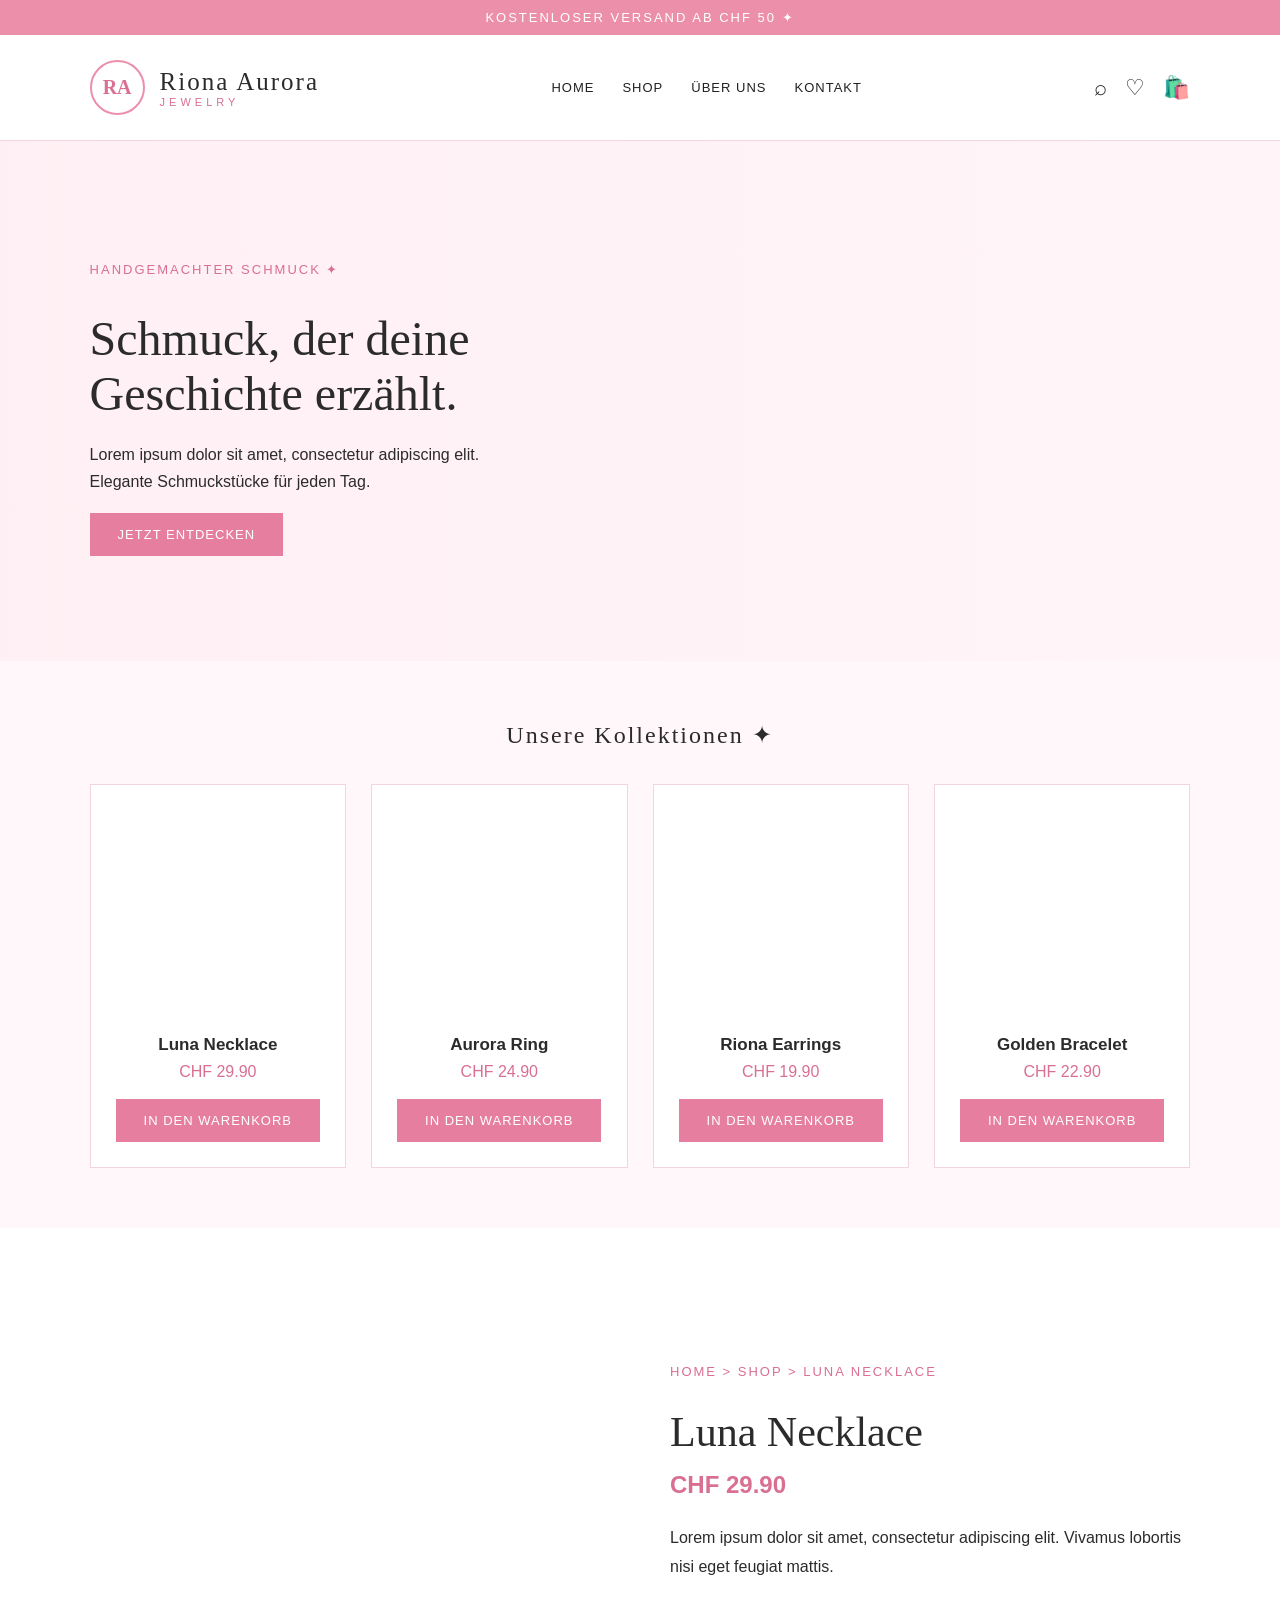
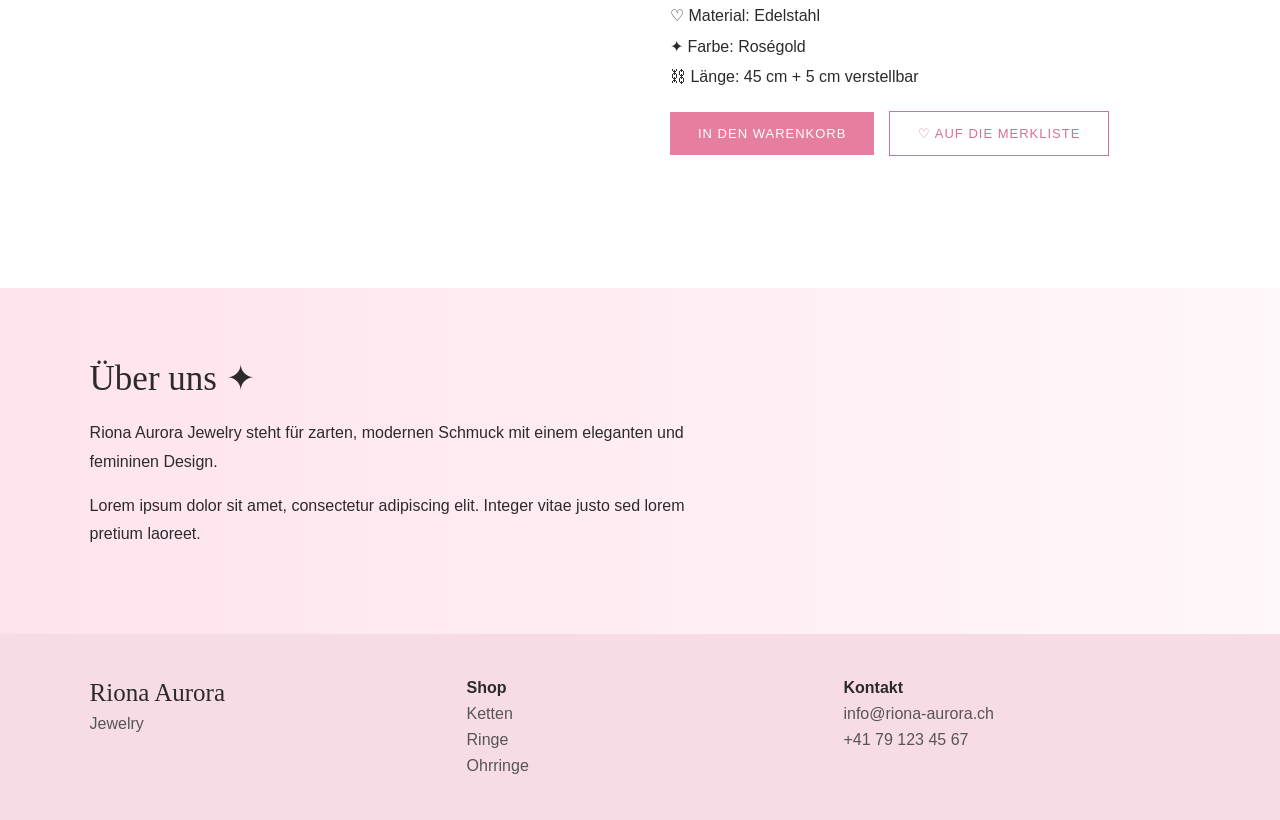
==== index.html @ 25424728 "Add files via upload" ====
<!DOCTYPE html>
<html lang="de">
<head>
  <meta charset="UTF-8" />
  <meta name="viewport" content="width=device-width, initial-scale=1.0" />
  <title>Riona Aurora Jewelry</title>
  <link rel="stylesheet" href="style.css" />
</head>
<body>

  <div class="topbar">
    Kostenloser Versand ab CHF 50 ✦
  </div>

  <header>
    <div class="logo">
      <div class="logo-symbol">RA</div>
      <div>
        <h1>Riona Aurora</h1>
        <p>Jewelry</p>
      </div>
    </div>

    <nav>
      <a href="#home">Home</a>
      <a href="#shop">Shop</a>
      <a href="#about">Über uns</a>
      <a href="#kontakt">Kontakt</a>
    </nav>

    <div class="icons">
      <span>⌕</span>
      <span>♡</span>
      <span>🛍️</span>
    </div>
  </header>

  <section class="hero" id="home">
    <div class="hero-text">
      <p class="small">Handgemachter Schmuck ✦</p>
      <h2>Schmuck, der deine Geschichte erzählt.</h2>
      <p>
        Lorem ipsum dolor sit amet, consectetur adipiscing elit.
        Elegante Schmuckstücke für jeden Tag.
      </p>
      <a href="#shop" class="btn">Jetzt entdecken</a>
    </div>
  </section>

  <section class="section" id="shop">
    <h2>Unsere Kollektionen ✦</h2>

    <div class="products">
      <div class="card">
        <div class="img img1"></div>
        <h3>Luna Necklace</h3>
        <p>CHF 29.90</p>
        <button onclick="addToCart('Luna Necklace')">In den Warenkorb</button>
      </div>

      <div class="card">
        <div class="img img2"></div>
        <h3>Aurora Ring</h3>
        <p>CHF 24.90</p>
        <button onclick="addToCart('Aurora Ring')">In den Warenkorb</button>
      </div>

      <div class="card">
        <div class="img img3"></div>
        <h3>Riona Earrings</h3>
        <p>CHF 19.90</p>
        <button onclick="addToCart('Riona Earrings')">In den Warenkorb</button>
      </div>

      <div class="card">
        <div class="img img4"></div>
        <h3>Golden Bracelet</h3>
        <p>CHF 22.90</p>
        <button onclick="addToCart('Golden Bracelet')">In den Warenkorb</button>
      </div>
    </div>
  </section>

  <section class="product-detail">
    <div class="detail-img"></div>

    <div class="detail-text">
      <p class="small">Home > Shop > Luna Necklace</p>
      <h2>Luna Necklace</h2>
      <h3>CHF 29.90</h3>
      <p>
        Lorem ipsum dolor sit amet, consectetur adipiscing elit.
        Vivamus lobortis nisi eget feugiat mattis.
      </p>

      <ul>
        <li>♡ Material: Edelstahl</li>
        <li>✦ Farbe: Roségold</li>
        <li>⛓ Länge: 45 cm + 5 cm verstellbar</li>
      </ul>

      <button onclick="addToCart('Luna Necklace')">In den Warenkorb</button>
      <button class="secondary">♡ Auf die Merkliste</button>
    </div>
  </section>

  <section class="about" id="about">
    <div>
      <h2>Über uns ✦</h2>
      <p>
        Riona Aurora Jewelry steht für zarten, modernen Schmuck
        mit einem eleganten und femininen Design.
      </p>
      <p>
        Lorem ipsum dolor sit amet, consectetur adipiscing elit.
        Integer vitae justo sed lorem pretium laoreet.
      </p>
    </div>
  </section>

  <footer id="kontakt">
    <div>
      <h3>Riona Aurora</h3>
      <p>Jewelry</p>
    </div>

    <div>
      <h4>Shop</h4>
      <p>Ketten</p>
      <p>Ringe</p>
      <p>Ohrringe</p>
    </div>

    <div>
      <h4>Kontakt</h4>
      <p>info@riona-aurora.ch</p>
      <p>+41 79 123 45 67</p>
    </div>
  </footer>

  <script src="script.js"></script>
</body>
</html>
---- style.css ----
* {
  margin: 0;
  padding: 0;
  box-sizing: border-box;
}

body {
  font-family: Arial, sans-serif;
  background: #fff7fa;
  color: #2b2b2b;
}

.topbar {
  background: #ec8fab;
  color: white;
  text-align: center;
  padding: 10px;
  font-size: 13px;
  letter-spacing: 2px;
  text-transform: uppercase;
}

header {
  background: white;
  display: flex;
  justify-content: space-between;
  align-items: center;
  padding: 25px 7%;
  border-bottom: 1px solid #f3d5df;
}

.logo {
  display: flex;
  align-items: center;
  gap: 15px;
}

.logo-symbol {
  width: 55px;
  height: 55px;
  border: 2px solid #ec8fab;
  border-radius: 50%;
  color: #d96f91;
  display: flex;
  align-items: center;
  justify-content: center;
  font-family: Georgia, serif;
  font-size: 20px;
  font-weight: bold;
}

.logo h1 {
  font-family: Georgia, serif;
  font-size: 25px;
  font-weight: normal;
  letter-spacing: 2px;
}

.logo p {
  color: #d96f91;
  letter-spacing: 4px;
  text-transform: uppercase;
  font-size: 11px;
}

nav {
  display: flex;
  gap: 28px;
}

nav a {
  text-decoration: none;
  color: #222;
  font-size: 13px;
  text-transform: uppercase;
  letter-spacing: 1px;
}

nav a:hover {
  color: #d96f91;
}

.icons {
  display: flex;
  gap: 18px;
  font-size: 22px;
}

.hero {
  min-height: 520px;
  background:
    linear-gradient(to right, rgba(255, 239, 244, 0.9), rgba(255, 239, 244, 0.3)),
    url("https://images.unsplash.com/photo-1515562141207-7a88fb7ce338?auto=format&fit=crop&w=1400&q=80");
  background-size: cover;
  background-position: center;
  display: flex;
  align-items: center;
  padding: 7%;
}

.hero-text {
  max-width: 450px;
}

.small {
  color: #d96f91;
  text-transform: uppercase;
  letter-spacing: 2px;
  font-size: 13px;
  margin-bottom: 15px;
}

.hero h2 {
  font-family: Georgia, serif;
  font-size: 48px;
  font-weight: normal;
  margin-bottom: 20px;
}

.hero p {
  line-height: 1.7;
  margin-bottom: 30px;
}

.btn,
button {
  background: #e67f9f;
  color: white;
  border: none;
  padding: 14px 28px;
  text-decoration: none;
  text-transform: uppercase;
  letter-spacing: 1px;
  font-size: 13px;
  cursor: pointer;
}

button:hover,
.btn:hover {
  background: #d96f91;
}

.section {
  padding: 60px 7%;
  text-align: center;
}

.section h2 {
  font-family: Georgia, serif;
  font-weight: normal;
  letter-spacing: 2px;
  margin-bottom: 35px;
}

.products {
  display: grid;
  grid-template-columns: repeat(4, 1fr);
  gap: 25px;
}

.card {
  background: white;
  border: 1px solid #f3d5df;
  padding-bottom: 25px;
  transition: 0.3s;
}

.card:hover {
  transform: translateY(-5px);
  box-shadow: 0 10px 25px rgba(217, 111, 145, 0.15);
}

.img {
  height: 230px;
  background-size: cover;
  background-position: center;
  margin-bottom: 20px;
}

.img1 {
  background-image: url("https://images.unsplash.com/photo-1611085583191-a3b181a88401?auto=format&fit=crop&w=800&q=80");
}

.img2 {
  background-image: url("https://images.unsplash.com/photo-1605100804763-247f67b3557e?auto=format&fit=crop&w=800&q=80");
}

.img3 {
  background-image: url("https://images.unsplash.com/photo-1535632066927-ab7c9ab60908?auto=format&fit=crop&w=800&q=80");
}

.img4 {
  background-image: url("https://images.unsplash.com/photo-1611591437281-460bfbe1220a?auto=format&fit=crop&w=800&q=80");
}

.card h3 {
  margin-bottom: 8px;
  font-size: 17px;
}

.card p {
  color: #d96f91;
  margin-bottom: 18px;
}

.product-detail {
  display: grid;
  grid-template-columns: 1fr 1fr;
  gap: 60px;
  background: white;
  padding: 70px 7%;
  align-items: center;
}

.detail-img {
  height: 520px;
  background-image: url("https://images.unsplash.com/photo-1515562141207-7a88fb7ce338?auto=format&fit=crop&w=1000&q=80");
  background-size: cover;
  background-position: center;
}

.detail-text h2 {
  font-family: Georgia, serif;
  font-size: 42px;
  font-weight: normal;
  margin-bottom: 15px;
}

.detail-text h3 {
  color: #d96f91;
  font-size: 24px;
  margin-bottom: 25px;
}

.detail-text p {
  line-height: 1.8;
  margin-bottom: 25px;
}

.detail-text ul {
  list-style: none;
  margin-bottom: 25px;
}

.detail-text li {
  margin-bottom: 12px;
}

.secondary {
  background: white;
  color: #d96f91;
  border: 1px solid #d96f91;
  margin-left: 10px;
}

.about {
  padding: 70px 7%;
  background: linear-gradient(to right, #ffe3ec, #fff7fa);
}

.about div {
  max-width: 600px;
}

.about h2 {
  font-family: Georgia, serif;
  font-weight: normal;
  font-size: 35px;
  margin-bottom: 20px;
}

.about p {
  line-height: 1.8;
  margin-bottom: 15px;
}

footer {
  background: #f8dce5;
  padding: 45px 7%;
  display: grid;
  grid-template-columns: repeat(3, 1fr);
  gap: 30px;
}

footer h3 {
  font-family: Georgia, serif;
  font-size: 25px;
  font-weight: normal;
}

footer p {
  margin-top: 8px;
  color: #555;
}

@media (max-width: 900px) {
  header {
    flex-direction: column;
    gap: 20px;
  }

  nav {
    flex-wrap: wrap;
    justify-content: center;
  }

  .products {
    grid-template-columns: repeat(2, 1fr);
  }

  .product-detail {
    grid-template-columns: 1fr;
  }

  .hero h2 {
    font-size: 36px;
  }
}

@media (max-width: 600px) {
  .products {
    grid-template-columns: 1fr;
  }

  footer {
    grid-template-columns: 1fr;
  }

  .secondary {
    margin-left: 0;
    margin-top: 10px;
  }
}
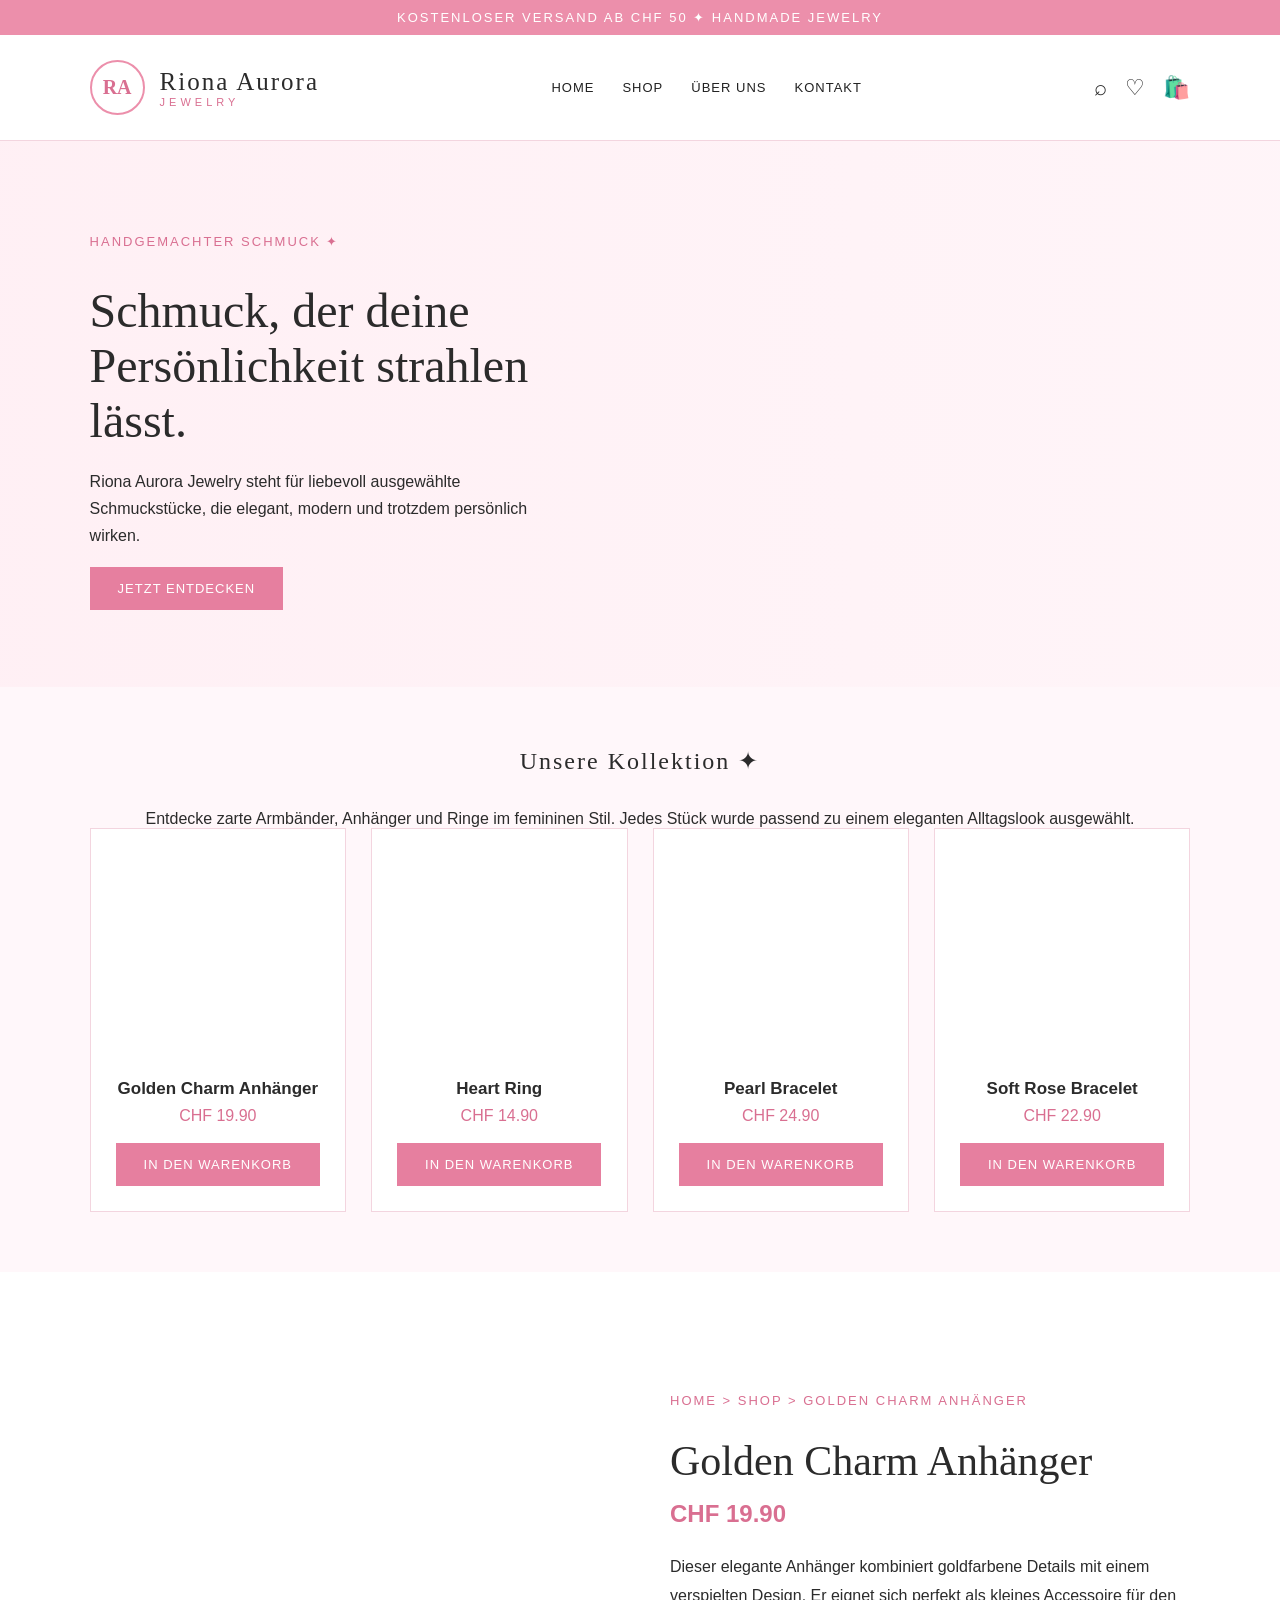
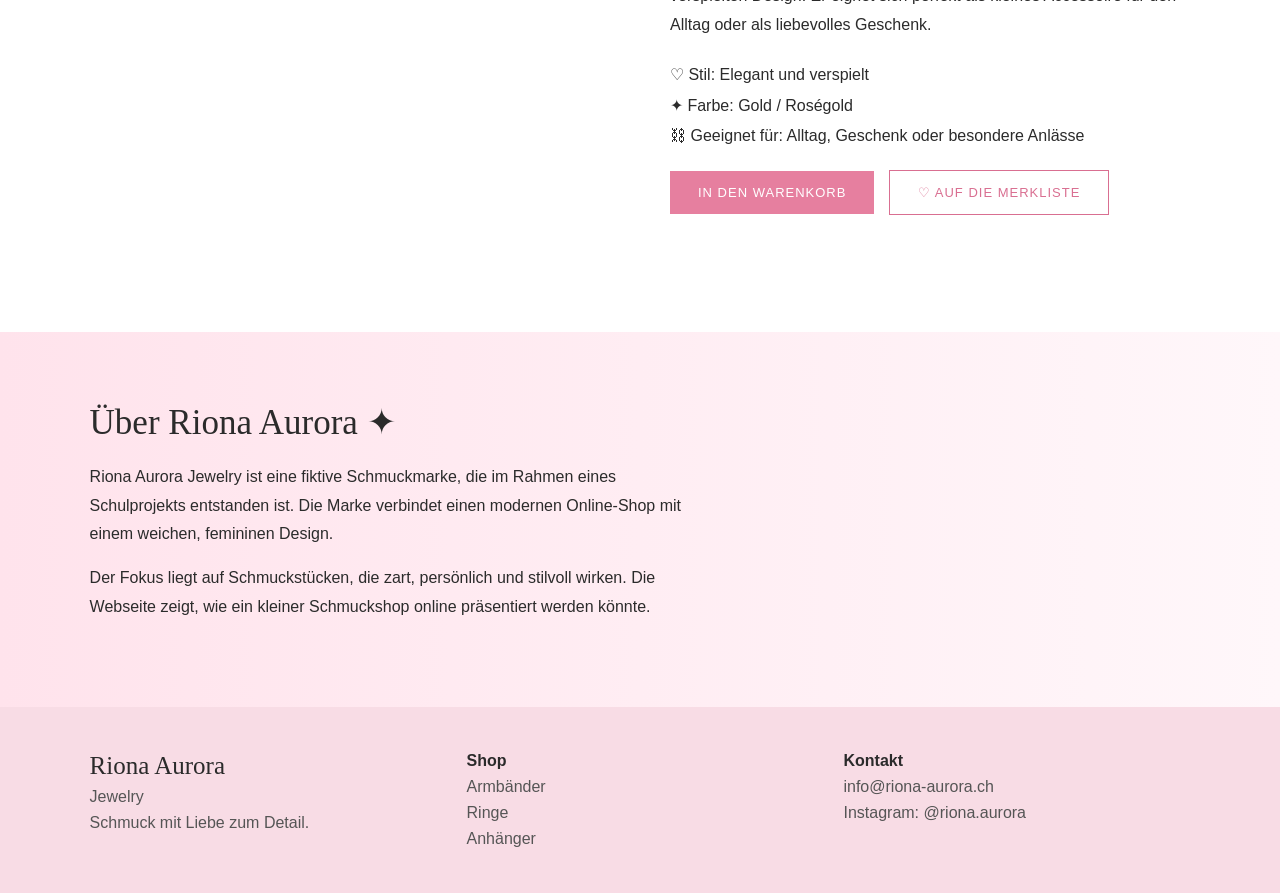
==== commit 90907659: "Update index.html Text bearbeitet mit Bilder aber noch nix von Riri bestätigt." ====
--- a/index.html
+++ b/index.html
@@ -8,9 +8,7 @@
 </head>
 <body>
 
-  <div class="topbar">
-    Kostenloser Versand ab CHF 50 ✦
-  </div>
+  <div class="topbar">Kostenloser Versand ab CHF 50 ✦ Handmade Jewelry</div>
 
   <header>
     <div class="logo">
@@ -25,7 +23,7 @@
       <a href="#home">Home</a>
       <a href="#shop">Shop</a>
       <a href="#about">Über uns</a>
-      <a href="#kontakt">Kontakt</a>
+      <a href="#contact">Kontakt</a>
     </nav>
 
     <div class="icons">
@@ -38,45 +36,49 @@
   <section class="hero" id="home">
     <div class="hero-text">
       <p class="small">Handgemachter Schmuck ✦</p>
-      <h2>Schmuck, der deine Geschichte erzählt.</h2>
+      <h2>Schmuck, der deine Persönlichkeit strahlen lässt.</h2>
       <p>
-        Lorem ipsum dolor sit amet, consectetur adipiscing elit.
-        Elegante Schmuckstücke für jeden Tag.
+        Riona Aurora Jewelry steht für liebevoll ausgewählte Schmuckstücke,
+        die elegant, modern und trotzdem persönlich wirken.
       </p>
       <a href="#shop" class="btn">Jetzt entdecken</a>
     </div>
   </section>
 
   <section class="section" id="shop">
-    <h2>Unsere Kollektionen ✦</h2>
+    <h2>Unsere Kollektion ✦</h2>
+    <p class="section-text">
+      Entdecke zarte Armbänder, Anhänger und Ringe im femininen Stil.
+      Jedes Stück wurde passend zu einem eleganten Alltagslook ausgewählt.
+    </p>
 
     <div class="products">
       <div class="card">
         <div class="img img1"></div>
-        <h3>Luna Necklace</h3>
-        <p>CHF 29.90</p>
-        <button onclick="addToCart('Luna Necklace')">In den Warenkorb</button>
+        <h3>Golden Charm Anhänger</h3>
+        <p>CHF 19.90</p>
+        <button onclick="addToCart('Golden Charm Anhänger')">In den Warenkorb</button>
       </div>
 
       <div class="card">
         <div class="img img2"></div>
-        <h3>Aurora Ring</h3>
-        <p>CHF 24.90</p>
-        <button onclick="addToCart('Aurora Ring')">In den Warenkorb</button>
+        <h3>Heart Ring</h3>
+        <p>CHF 14.90</p>
+        <button onclick="addToCart('Heart Ring')">In den Warenkorb</button>
       </div>
 
       <div class="card">
         <div class="img img3"></div>
-        <h3>Riona Earrings</h3>
-        <p>CHF 19.90</p>
-        <button onclick="addToCart('Riona Earrings')">In den Warenkorb</button>
+        <h3>Pearl Bracelet</h3>
+        <p>CHF 24.90</p>
+        <button onclick="addToCart('Pearl Bracelet')">In den Warenkorb</button>
       </div>
 
       <div class="card">
         <div class="img img4"></div>
-        <h3>Golden Bracelet</h3>
+        <h3>Soft Rose Bracelet</h3>
         <p>CHF 22.90</p>
-        <button onclick="addToCart('Golden Bracelet')">In den Warenkorb</button>
+        <button onclick="addToCart('Soft Rose Bracelet')">In den Warenkorb</button>
       </div>
     </div>
   </section>
@@ -85,59 +87,63 @@
     <div class="detail-img"></div>
 
     <div class="detail-text">
-      <p class="small">Home > Shop > Luna Necklace</p>
-      <h2>Luna Necklace</h2>
-      <h3>CHF 29.90</h3>
+      <p class="small">Home > Shop > Golden Charm Anhänger</p>
+      <h2>Golden Charm Anhänger</h2>
+      <h3>CHF 19.90</h3>
       <p>
-        Lorem ipsum dolor sit amet, consectetur adipiscing elit.
-        Vivamus lobortis nisi eget feugiat mattis.
+        Dieser elegante Anhänger kombiniert goldfarbene Details mit einem
+        verspielten Design. Er eignet sich perfekt als kleines Accessoire
+        für den Alltag oder als liebevolles Geschenk.
       </p>
 
       <ul>
-        <li>♡ Material: Edelstahl</li>
-        <li>✦ Farbe: Roségold</li>
-        <li>⛓ Länge: 45 cm + 5 cm verstellbar</li>
+        <li>♡ Stil: Elegant und verspielt</li>
+        <li>✦ Farbe: Gold / Roségold</li>
+        <li>⛓ Geeignet für: Alltag, Geschenk oder besondere Anlässe</li>
       </ul>
 
-      <button onclick="addToCart('Luna Necklace')">In den Warenkorb</button>
+      <button onclick="addToCart('Golden Charm Anhänger')">In den Warenkorb</button>
       <button class="secondary">♡ Auf die Merkliste</button>
     </div>
   </section>
 
   <section class="about" id="about">
     <div>
-      <h2>Über uns ✦</h2>
+      <h2>Über Riona Aurora ✦</h2>
       <p>
-        Riona Aurora Jewelry steht für zarten, modernen Schmuck
-        mit einem eleganten und femininen Design.
+        Riona Aurora Jewelry ist eine fiktive Schmuckmarke, die im Rahmen
+        eines Schulprojekts entstanden ist. Die Marke verbindet einen modernen
+        Online-Shop mit einem weichen, femininen Design.
       </p>
       <p>
-        Lorem ipsum dolor sit amet, consectetur adipiscing elit.
-        Integer vitae justo sed lorem pretium laoreet.
+        Der Fokus liegt auf Schmuckstücken, die zart, persönlich und stilvoll
+        wirken. Die Webseite zeigt, wie ein kleiner Schmuckshop online
+        präsentiert werden könnte.
       </p>
     </div>
   </section>
 
-  <footer id="kontakt">
+  <footer id="contact">
     <div>
       <h3>Riona Aurora</h3>
       <p>Jewelry</p>
+      <p>Schmuck mit Liebe zum Detail.</p>
     </div>
 
     <div>
       <h4>Shop</h4>
-      <p>Ketten</p>
+      <p>Armbänder</p>
       <p>Ringe</p>
-      <p>Ohrringe</p>
+      <p>Anhänger</p>
     </div>
 
     <div>
       <h4>Kontakt</h4>
       <p>info@riona-aurora.ch</p>
-      <p>+41 79 123 45 67</p>
+      <p>Instagram: @riona.aurora</p>
     </div>
   </footer>
 
   <script src="script.js"></script>
 </body>
-</html>+</html>
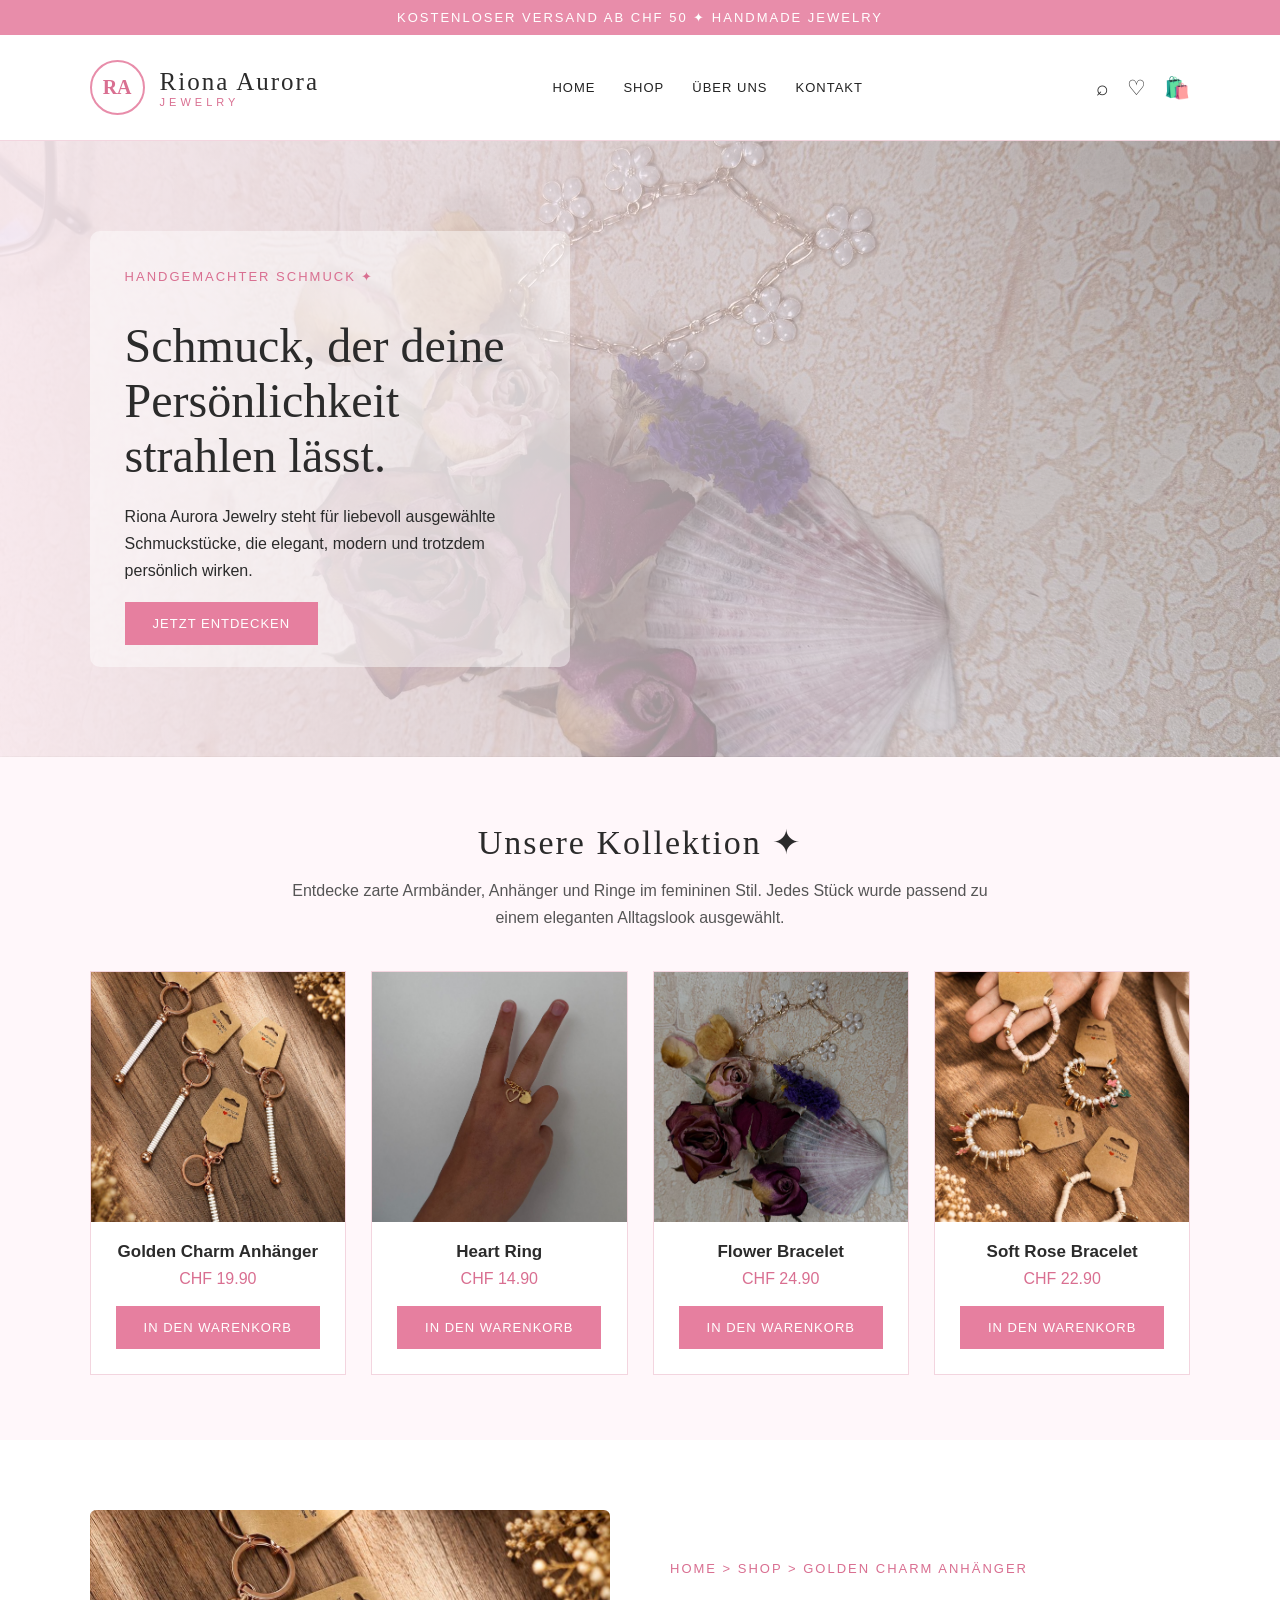
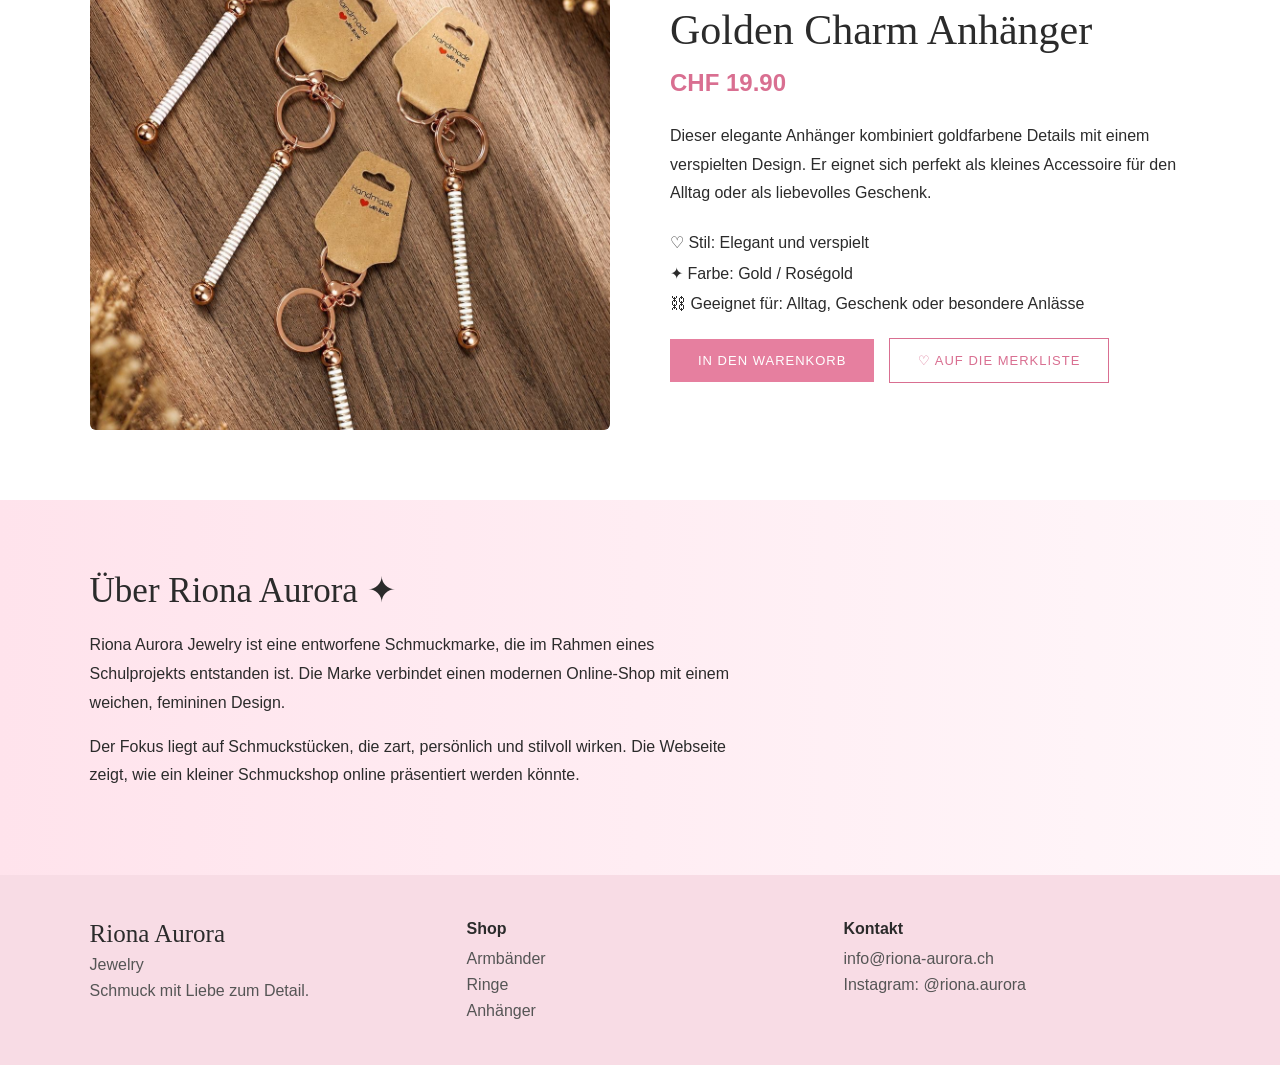
==== commit 7f2f6d6c: "Update index.html" ====
--- a/index.html
+++ b/index.html
@@ -69,9 +69,9 @@
 
       <div class="card">
         <div class="img img3"></div>
-        <h3>Pearl Bracelet</h3>
+        <h3>Flower Bracelet</h3>
         <p>CHF 24.90</p>
-        <button onclick="addToCart('Pearl Bracelet')">In den Warenkorb</button>
+        <button onclick="addToCart('Flower Bracelet')">In den Warenkorb</button>
       </div>
 
       <div class="card">
@@ -111,7 +111,7 @@
     <div>
       <h2>Über Riona Aurora ✦</h2>
       <p>
-        Riona Aurora Jewelry ist eine fiktive Schmuckmarke, die im Rahmen
+        Riona Aurora Jewelry ist eine entworfene Schmuckmarke, die im Rahmen
         eines Schulprojekts entstanden ist. Die Marke verbindet einen modernen
         Online-Shop mit einem weichen, femininen Design.
       </p>
--- a/style.css
+++ b/style.css
@@ -5,13 +5,13 @@
 }
 
 body {
-  font-family: Arial, sans-serif;
   background: #fff7fa;
   color: #2b2b2b;
+  font-family: Arial, sans-serif;
 }
 
 .topbar {
-  background: #ec8fab;
+  background: #e88daa;
   color: white;
   text-align: center;
   padding: 10px;
@@ -27,6 +27,9 @@
   align-items: center;
   padding: 25px 7%;
   border-bottom: 1px solid #f3d5df;
+  position: sticky;
+  top: 0;
+  z-index: 10;
 }
 
 .logo {
@@ -38,7 +41,7 @@
 .logo-symbol {
   width: 55px;
   height: 55px;
-  border: 2px solid #ec8fab;
+  border: 2px solid #e88daa;
   border-radius: 50%;
   color: #d96f91;
   display: flex;
@@ -83,14 +86,14 @@
 .icons {
   display: flex;
   gap: 18px;
-  font-size: 22px;
+  font-size: 21px;
 }
 
 .hero {
-  min-height: 520px;
+  min-height: 560px;
   background:
-    linear-gradient(to right, rgba(255, 239, 244, 0.9), rgba(255, 239, 244, 0.3)),
-    url("https://images.unsplash.com/photo-1515562141207-7a88fb7ce338?auto=format&fit=crop&w=1400&q=80");
+    linear-gradient(to right, rgba(255, 239, 244, 0.92), rgba(255, 239, 244, 0.35)),
+    url("Bild_Armband.jpeg");
   background-size: cover;
   background-position: center;
   display: flex;
@@ -99,7 +102,10 @@
 }
 
 .hero-text {
-  max-width: 450px;
+  max-width: 480px;
+  background: rgba(255, 255, 255, 0.45);
+  padding: 35px;
+  border-radius: 10px;
 }
 
 .small {
@@ -141,7 +147,7 @@
 }
 
 .section {
-  padding: 60px 7%;
+  padding: 65px 7%;
   text-align: center;
 }
 
@@ -149,7 +155,15 @@
   font-family: Georgia, serif;
   font-weight: normal;
   letter-spacing: 2px;
-  margin-bottom: 35px;
+  margin-bottom: 15px;
+  font-size: 34px;
+}
+
+.section-text {
+  max-width: 700px;
+  margin: 0 auto 40px auto;
+  line-height: 1.7;
+  color: #555;
 }
 
 .products {
@@ -167,30 +181,30 @@
 
 .card:hover {
   transform: translateY(-5px);
-  box-shadow: 0 10px 25px rgba(217, 111, 145, 0.15);
+  box-shadow: 0 10px 25px rgba(217, 111, 145, 0.18);
 }
 
 .img {
-  height: 230px;
+  height: 250px;
   background-size: cover;
   background-position: center;
   margin-bottom: 20px;
 }
 
 .img1 {
-  background-image: url("https://images.unsplash.com/photo-1611085583191-a3b181a88401?auto=format&fit=crop&w=800&q=80");
+  background-image: url("Bild_Anhanger.jpeg");
 }
 
 .img2 {
-  background-image: url("https://images.unsplash.com/photo-1605100804763-247f67b3557e?auto=format&fit=crop&w=800&q=80");
+  background-image: url("Bild_Ring.jpeg");
 }
 
 .img3 {
-  background-image: url("https://images.unsplash.com/photo-1535632066927-ab7c9ab60908?auto=format&fit=crop&w=800&q=80");
+  background-image: url("Bild_Armband.jpeg");
 }
 
 .img4 {
-  background-image: url("https://images.unsplash.com/photo-1611591437281-460bfbe1220a?auto=format&fit=crop&w=800&q=80");
+  background-image: url("Bild_Armband2.jpeg");
 }
 
 .card h3 {
@@ -214,9 +228,10 @@
 
 .detail-img {
   height: 520px;
-  background-image: url("https://images.unsplash.com/photo-1515562141207-7a88fb7ce338?auto=format&fit=crop&w=1000&q=80");
+  background-image: url("Bild_Anhanger.jpeg");
   background-size: cover;
   background-position: center;
+  border-radius: 6px;
 }
 
 .detail-text h2 {
@@ -259,7 +274,7 @@
 }
 
 .about div {
-  max-width: 600px;
+  max-width: 650px;
 }
 
 .about h2 {
@@ -288,6 +303,10 @@
   font-weight: normal;
 }
 
+footer h4 {
+  margin-bottom: 12px;
+}
+
 footer p {
   margin-top: 8px;
   color: #555;
@@ -330,4 +349,8 @@
     margin-left: 0;
     margin-top: 10px;
   }
-}+
+  .hero-text {
+    padding: 25px;
+  }
+}
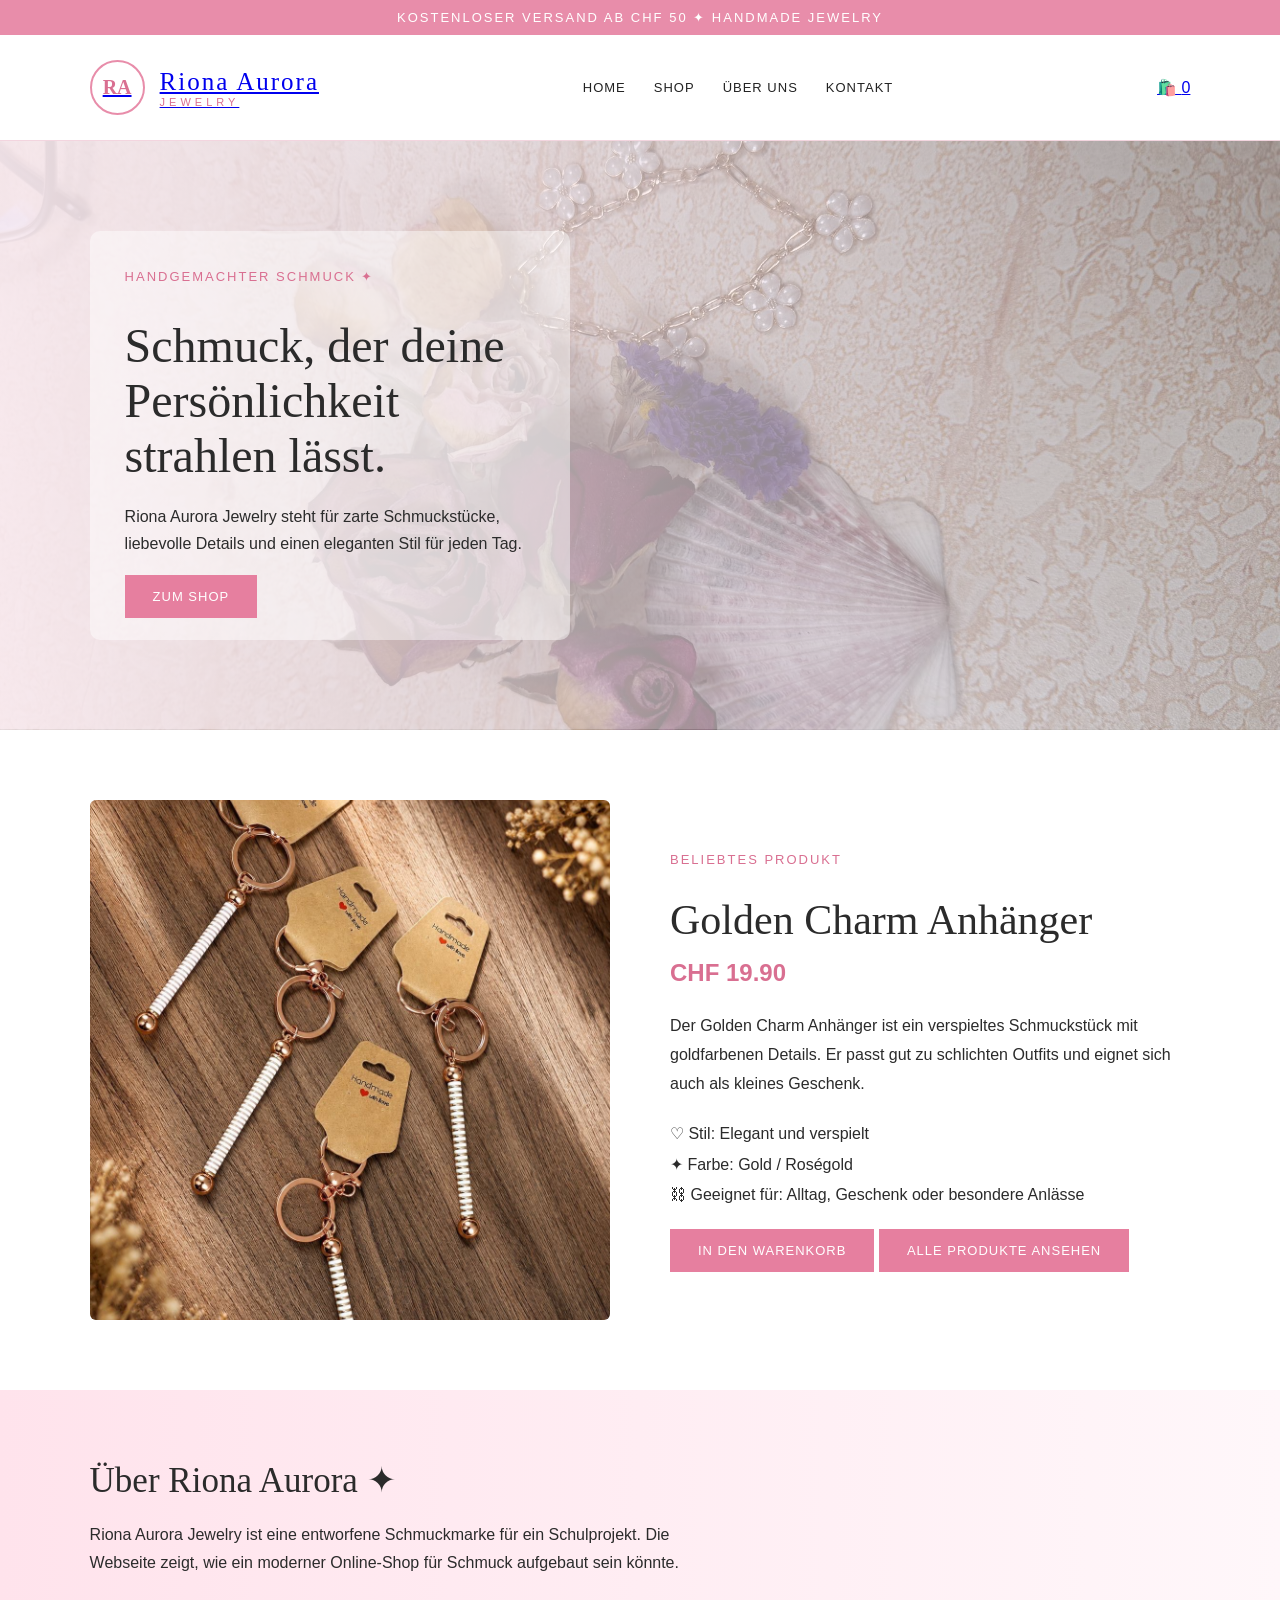
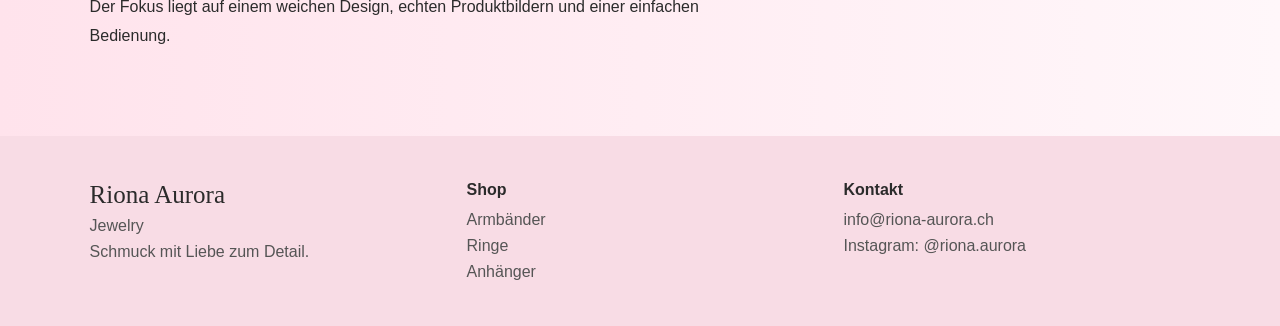
==== commit b1b69e10: "Update index.html" ====
--- a/index.html
+++ b/index.html
@@ -1,149 +1,103 @@
 <!DOCTYPE html>
 <html lang="de">
 <head>
-  <meta charset="UTF-8" />
-  <meta name="viewport" content="width=device-width, initial-scale=1.0" />
+  <meta charset="UTF-8">
+  <meta name="viewport" content="width=device-width, initial-scale=1.0">
   <title>Riona Aurora Jewelry</title>
-  <link rel="stylesheet" href="style.css" />
+  <link rel="stylesheet" href="style.css">
 </head>
 <body>
 
-  <div class="topbar">Kostenloser Versand ab CHF 50 ✦ Handmade Jewelry</div>
+<div class="topbar">Kostenloser Versand ab CHF 50 ✦ Handmade Jewelry</div>
 
-  <header>
-    <div class="logo">
-      <div class="logo-symbol">RA</div>
-      <div>
-        <h1>Riona Aurora</h1>
-        <p>Jewelry</p>
-      </div>
+<header>
+  <a href="index.html" class="logo">
+    <div class="logo-symbol">RA</div>
+    <div>
+      <h1>Riona Aurora</h1>
+      <p>Jewelry</p>
     </div>
+  </a>
 
-    <nav>
-      <a href="#home">Home</a>
-      <a href="#shop">Shop</a>
-      <a href="#about">Über uns</a>
-      <a href="#contact">Kontakt</a>
-    </nav>
+  <nav>
+    <a href="index.html">Home</a>
+    <a href="shop.html">Shop</a>
+    <a href="#about">Über uns</a>
+    <a href="#contact">Kontakt</a>
+  </nav>
 
-    <div class="icons">
-      <span>⌕</span>
-      <span>♡</span>
-      <span>🛍️</span>
-    </div>
-  </header>
+  <a href="cart.html" class="cart-link">🛍️ <span id="cart-count">0</span></a>
+</header>
 
-  <section class="hero" id="home">
-    <div class="hero-text">
-      <p class="small">Handgemachter Schmuck ✦</p>
-      <h2>Schmuck, der deine Persönlichkeit strahlen lässt.</h2>
-      <p>
-        Riona Aurora Jewelry steht für liebevoll ausgewählte Schmuckstücke,
-        die elegant, modern und trotzdem persönlich wirken.
-      </p>
-      <a href="#shop" class="btn">Jetzt entdecken</a>
-    </div>
-  </section>
+<section class="hero">
+  <div class="hero-text">
+    <p class="small">Handgemachter Schmuck ✦</p>
+    <h2>Schmuck, der deine Persönlichkeit strahlen lässt.</h2>
+    <p>
+      Riona Aurora Jewelry steht für zarte Schmuckstücke,
+      liebevolle Details und einen eleganten Stil für jeden Tag.
+    </p>
+    <a href="shop.html" class="btn">Zum Shop</a>
+  </div>
+</section>
 
-  <section class="section" id="shop">
-    <h2>Unsere Kollektion ✦</h2>
-    <p class="section-text">
-      Entdecke zarte Armbänder, Anhänger und Ringe im femininen Stil.
-      Jedes Stück wurde passend zu einem eleganten Alltagslook ausgewählt.
+<section class="product-detail">
+  <div class="detail-img"></div>
+
+  <div class="detail-text">
+    <p class="small">Beliebtes Produkt</p>
+    <h2>Golden Charm Anhänger</h2>
+    <h3>CHF 19.90</h3>
+    <p>
+      Der Golden Charm Anhänger ist ein verspieltes Schmuckstück mit goldfarbenen
+      Details. Er passt gut zu schlichten Outfits und eignet sich auch als kleines Geschenk.
     </p>
 
-    <div class="products">
-      <div class="card">
-        <div class="img img1"></div>
-        <h3>Golden Charm Anhänger</h3>
-        <p>CHF 19.90</p>
-        <button onclick="addToCart('Golden Charm Anhänger')">In den Warenkorb</button>
-      </div>
+    <ul>
+      <li>♡ Stil: Elegant und verspielt</li>
+      <li>✦ Farbe: Gold / Roségold</li>
+      <li>⛓ Geeignet für: Alltag, Geschenk oder besondere Anlässe</li>
+    </ul>
 
-      <div class="card">
-        <div class="img img2"></div>
-        <h3>Heart Ring</h3>
-        <p>CHF 14.90</p>
-        <button onclick="addToCart('Heart Ring')">In den Warenkorb</button>
-      </div>
+    <button onclick="addToCart('Golden Charm Anhänger', 19.90, 'Bild_Anhanger.jpeg')">
+      In den Warenkorb
+    </button>
+    <a href="shop.html" class="btn secondary-link">Alle Produkte ansehen</a>
+  </div>
+</section>
 
-      <div class="card">
-        <div class="img img3"></div>
-        <h3>Flower Bracelet</h3>
-        <p>CHF 24.90</p>
-        <button onclick="addToCart('Flower Bracelet')">In den Warenkorb</button>
-      </div>
+<section class="about" id="about">
+  <div>
+    <h2>Über Riona Aurora ✦</h2>
+    <p>
+      Riona Aurora Jewelry ist eine entworfene Schmuckmarke für ein Schulprojekt.
+      Die Webseite zeigt, wie ein moderner Online-Shop für Schmuck aufgebaut sein könnte.
+    </p>
+    <p>
+      Der Fokus liegt auf einem weichen Design, echten Produktbildern und einer einfachen Bedienung.
+    </p>
+  </div>
+</section>
 
-      <div class="card">
-        <div class="img img4"></div>
-        <h3>Soft Rose Bracelet</h3>
-        <p>CHF 22.90</p>
-        <button onclick="addToCart('Soft Rose Bracelet')">In den Warenkorb</button>
-      </div>
-    </div>
-  </section>
+<footer id="contact">
+  <div>
+    <h3>Riona Aurora</h3>
+    <p>Jewelry</p>
+    <p>Schmuck mit Liebe zum Detail.</p>
+  </div>
+  <div>
+    <h4>Shop</h4>
+    <p>Armbänder</p>
+    <p>Ringe</p>
+    <p>Anhänger</p>
+  </div>
+  <div>
+    <h4>Kontakt</h4>
+    <p>info@riona-aurora.ch</p>
+    <p>Instagram: @riona.aurora</p>
+  </div>
+</footer>
 
-  <section class="product-detail">
-    <div class="detail-img"></div>
-
-    <div class="detail-text">
-      <p class="small">Home > Shop > Golden Charm Anhänger</p>
-      <h2>Golden Charm Anhänger</h2>
-      <h3>CHF 19.90</h3>
-      <p>
-        Dieser elegante Anhänger kombiniert goldfarbene Details mit einem
-        verspielten Design. Er eignet sich perfekt als kleines Accessoire
-        für den Alltag oder als liebevolles Geschenk.
-      </p>
-
-      <ul>
-        <li>♡ Stil: Elegant und verspielt</li>
-        <li>✦ Farbe: Gold / Roségold</li>
-        <li>⛓ Geeignet für: Alltag, Geschenk oder besondere Anlässe</li>
-      </ul>
-
-      <button onclick="addToCart('Golden Charm Anhänger')">In den Warenkorb</button>
-      <button class="secondary">♡ Auf die Merkliste</button>
-    </div>
-  </section>
-
-  <section class="about" id="about">
-    <div>
-      <h2>Über Riona Aurora ✦</h2>
-      <p>
-        Riona Aurora Jewelry ist eine entworfene Schmuckmarke, die im Rahmen
-        eines Schulprojekts entstanden ist. Die Marke verbindet einen modernen
-        Online-Shop mit einem weichen, femininen Design.
-      </p>
-      <p>
-        Der Fokus liegt auf Schmuckstücken, die zart, persönlich und stilvoll
-        wirken. Die Webseite zeigt, wie ein kleiner Schmuckshop online
-        präsentiert werden könnte.
-      </p>
-    </div>
-  </section>
-
-  <footer id="contact">
-    <div>
-      <h3>Riona Aurora</h3>
-      <p>Jewelry</p>
-      <p>Schmuck mit Liebe zum Detail.</p>
-    </div>
-
-    <div>
-      <h4>Shop</h4>
-      <p>Armbänder</p>
-      <p>Ringe</p>
-      <p>Anhänger</p>
-    </div>
-
-    <div>
-      <h4>Kontakt</h4>
-      <p>info@riona-aurora.ch</p>
-      <p>Instagram: @riona.aurora</p>
-    </div>
-  </footer>
-
-  <script src="script.js"></script>
+<script src="script.js"></script>
 </body>
 </html>
